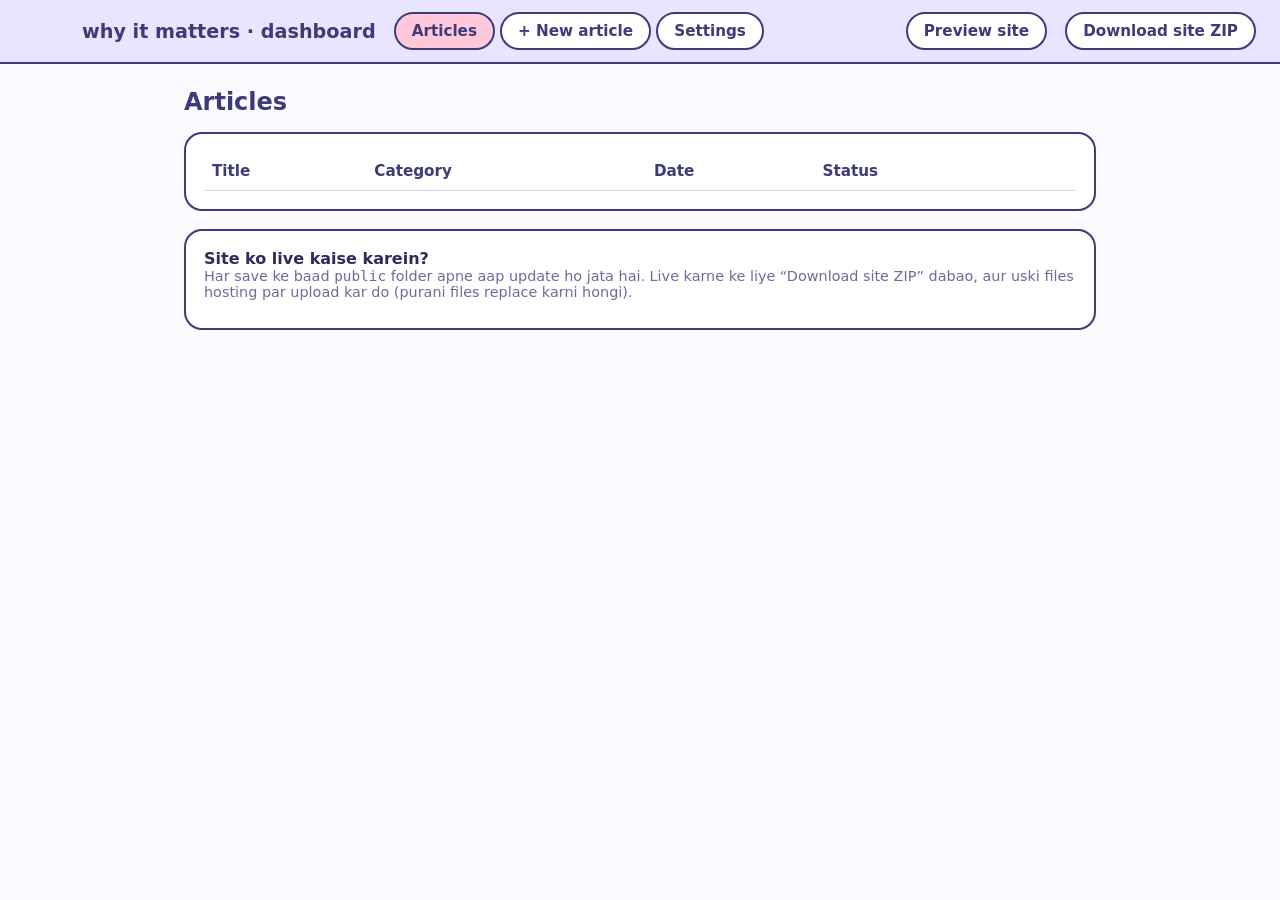
==== dashboard/index.html @ 4ee335c2 "Add files via upload" ====
<!DOCTYPE html>
<html lang="en"><head><meta charset="utf-8"><meta name="viewport" content="width=device-width,initial-scale=1">
<title>Why It Matters – Dashboard</title>
<link rel="icon" href="/site/favicon.svg" type="image/svg+xml">
<style>
:root{--ink:#3d3b78;--bg:#fcfaff;--line:#d9d4f5;--pink:#ffc9db;--yellow:#ffeaa8;--mint:#c4f0e0;--lav:#e9e4ff;font-family:"Trebuchet MS",system-ui,sans-serif}
*{box-sizing:border-box}body{margin:0;background:var(--bg);color:#2d2b5c}
header{display:flex;align-items:center;gap:18px;flex-wrap:wrap;padding:12px 24px;border-bottom:2px solid var(--ink);background:var(--lav);position:sticky;top:0;z-index:5}
header img{width:40px}header b{font-size:1.2rem;color:var(--ink)}header .sp{flex:1}
button,.btn{font-weight:700;font-size:.95rem;font-family:inherit;border:2px solid var(--ink);background:#fff;color:var(--ink);padding:8px 16px;border-radius:999px;cursor:pointer;text-decoration:none;display:inline-block}
button:hover,.btn:hover{background:var(--yellow)}button.pri{background:var(--ink);color:#fff}button.pri:hover{background:#2e2c5f}button.sm{padding:4px 11px;font-size:.85rem}button.del{border-color:#c0446e;color:#c0446e}
nav button.on{background:var(--pink)}
main{max-width:960px;margin:0 auto;padding:24px}
h2{color:var(--ink);margin:0 0 16px}
.card{background:#fff;border:2px solid var(--ink);border-radius:18px;padding:18px;margin-bottom:18px}
label{display:block;font-weight:700;font-size:.9rem;color:var(--ink);margin:12px 0 4px}label small{font-weight:400;color:#7a77a8}
input,textarea,select{width:100%;font-size:1rem;font-family:inherit;padding:10px 12px;border:2px solid var(--line);border-radius:12px;background:#fff;color:inherit}
input:focus,textarea:focus,select:focus{outline:none;border-color:var(--ink)}textarea{min-height:90px;resize:vertical}
.row{display:grid;grid-template-columns:repeat(auto-fit,minmax(200px,1fr));gap:14px}
table{width:100%;border-collapse:collapse}td,th{text-align:left;padding:10px 8px;border-bottom:1px solid var(--line);font-size:.95rem}th{color:var(--ink)}
.pill{padding:2px 10px;border-radius:999px;font-size:.8rem;font-weight:700;border:2px solid var(--ink)}.pill.published{background:var(--mint)}.pill.draft{background:var(--yellow)}
.blk{border:2px solid var(--line);border-radius:14px;padding:12px;margin-bottom:12px;background:#fdfcff}
.blk .hd{display:flex;gap:6px;align-items:center;margin-bottom:8px}.blk .hd b{flex:1;color:var(--ink);font-size:.85rem;text-transform:uppercase;letter-spacing:.04em}
.adds{display:flex;gap:8px;flex-wrap:wrap}.prev{max-width:260px;max-height:160px;border-radius:12px;border:2px solid var(--line);display:block;margin:8px 0}
#toast{position:fixed;right:20px;bottom:20px;background:var(--ink);color:#fff;padding:12px 20px;border-radius:14px;display:none;max-width:340px;z-index:9}#toast.err{background:#c0446e}
.hint{color:#6d6b99;font-size:.9rem;margin:0 0 10px}.bar{position:sticky;bottom:0;background:var(--bg);padding:12px 0;border-top:2px solid var(--line);display:flex;gap:10px;flex-wrap:wrap;align-items:center}
dialog{border:2px solid var(--ink);border-radius:18px;width:min(720px,94vw);padding:20px}dialog textarea{min-height:300px}
</style></head><body>
<header><img src="/site/logo.svg" alt=""><b>why it matters · dashboard</b>
<nav><button id="n-list" class="on">Articles</button> <button id="n-new">+ New article</button> <button id="n-set">Settings</button></nav><span class="sp"></span>
<a class="btn" href="/site/index.html" target="_blank">Preview site</a> <a class="btn" href="/api/zip">Download site ZIP</a></header>
<main>
<section id="v-list"><h2>Articles</h2><div class="card"><table><thead><tr><th>Title</th><th>Category</th><th>Date</th><th>Status</th><th></th></tr></thead><tbody id="rows"></tbody></table><p class="hint" id="none" hidden>Abhi koi article nahi hai. “New article” se shuru karo.</p></div>
<div class="card"><b>Site ko live kaise karein?</b><p class="hint">Har save ke baad <code>public</code> folder apne aap update ho jata hai. Live karne ke liye “Download site ZIP” dabao, aur uski files hosting par upload kar do (purani files replace karni hongi).</p></div></section>

<section id="v-edit" hidden><h2 id="et">New article</h2>
<div class="card"><p class="hint">Pehle se likha article hai? <button class="sm" id="imp">Paste article text</button> (heading, lists, FAQ aur SEO details apne aap fill ho jayenge)</p>
<label>Title</label><input id="title"><div class="row"><div><label>Slug <small>(URL ka naam)</small></label><input id="slug"></div><div><label>Category</label><input id="cat" placeholder="e.g. Health"></div></div>
<div class="row"><div><label>Date</label><input id="date" type="date"></div><div><label>Status</label><select id="status"><option value="published">Published</option><option value="draft">Draft (site par nahi dikhega)</option></select></div><div><label>Colour</label><select id="color"><option value="pink">Pink</option><option value="yellow">Yellow</option><option value="mint">Mint</option><option value="lavender">Lavender</option></select></div></div>
<label>Short description <small>(card par aur article ke upar dikhta hai)</small></label><textarea id="exc" style="min-height:70px"></textarea></div>
<div class="card"><b>Feature image</b><p class="hint">Card aur article ke top par dikhegi. Badi photos apne aap chhoti ho jaati hain.</p><input type="file" id="fimg" accept="image/*"><img id="fprev" class="prev" hidden>
<div class="row"><div><label>Image description (alt)</label><input id="falt"></div><div><label>Caption <small>(optional)</small></label><input id="fcap"></div></div><button class="sm" id="frm" hidden>Remove image</button></div>
<div class="card"><b>Article content</b><p class="hint">Blocks ko ↑ ↓ se upar-neeche karo. Image block daalkar article ke beech mein kahin bhi image laga sakte ho. Text mein **bold** aur [link](https://...) chalta hai.</p><div id="blocks"></div>
<div class="adds"><button class="sm" data-add="h2">+ Heading</button><button class="sm" data-add="p">+ Paragraph</button><button class="sm" data-add="ul">+ Bullet list</button><button class="sm" data-add="ol">+ Numbered list</button><button class="sm" data-add="img">+ Image</button></div></div>
<div class="card"><b>FAQ <small>(optional)</small></b><div id="faq"></div><button class="sm" id="addfaq">+ Question</button></div>
<div class="card"><b>Final takeaway <small>(optional, last mein bade box mein)</small></b><textarea id="take" style="min-height:70px"></textarea></div>
<div class="bar"><button class="pri" id="save">Save &amp; update site</button><button id="cancel">Back to list</button><a id="vw" class="btn" target="_blank" hidden>View on site</a></div></section>

<section id="v-set" hidden><h2>Site settings</h2><div class="card">
<label>Contact email <small>(contact form yahin aayega)</small></label><input id="s_contact_email">
<label>Home heading</label><input id="s_hero_title"><label>Home text</label><textarea id="s_hero_text" style="min-height:70px"></textarea>
<label>Blog page text</label><textarea id="s_blog_intro" style="min-height:70px"></textarea>
<label>About us – top line</label><textarea id="s_about_intro" style="min-height:70px"></textarea>
<label>About us – content <small>(heading ke liye line ki shuruaat “# ” se karo; paragraphs ke beech khali line)</small></label><textarea id="s_about_text" style="min-height:220px"></textarea>
<p><button class="pri" id="saveset">Save settings</button></p></div></section></main>
<dialog id="dlg"><b>Paste article text</b><p class="hint">Poora article yahan paste karo. Pehli line title hoti hai. Heading “# ” se ya alag short line se pehchani jaati hai.</p><textarea id="paste"></textarea><p><button class="pri" id="doimp">Fill the form</button> <button id="closeimp">Cancel</button></p></dialog>
<div id="toast"></div>
<script>
const $=s=>document.querySelector(s);let cur=null,old='',blocks=[],faq=[],img={src:'',alt:'',caption:''};
const api=(p,d)=>fetch(p,d===undefined?{}:{method:'POST',headers:{'Content-Type':'application/json','X-Admin':'1'},body:JSON.stringify(d)}).then(async r=>{const j=await r.json();if(!r.ok)throw new Error(j.error||'Error');return j});
function toast(m,e){const t=$('#toast');t.textContent=m;t.className=e?'err':'';t.style.display='block';clearTimeout(t._t);t._t=setTimeout(()=>t.style.display='none',3500)}
const slugify=s=>s.toLowerCase().replace(/[^a-z0-9]+/g,'-').replace(/^-+|-+$/g,'').slice(0,70);
function show(v){['list','edit','set'].forEach(x=>{$('#v-'+x).hidden=x!==v;});$('#n-list').className=v==='list'?'on':'';$('#n-set').className=v==='set'?'on':'';$('#n-new').className=''}
async function list(){const a=await api('/api/articles');show('list');$('#none').hidden=a.length>0;
$('#rows').innerHTML=a.map(x=>`<tr><td><b>${esc(x.title)}</b></td><td>${esc(x.category)}</td><td>${x.date}</td><td><span class="pill ${x.status}">${x.status}</span></td><td><button class="sm" data-e="${x.slug}">Edit</button> <a class="btn sm" target="_blank" href="/site/index.html#${x.slug}">View</a> <button class="sm del" data-d="${x.slug}">Delete</button></td></tr>`).join('');window._a=a}
const esc=s=>String(s||'').replace(/[&<>"]/g,c=>({'&':'&amp;','<':'&lt;','>':'&gt;','"':'&quot;'}[c]));
function edit(a){a=a||{slug:'',title:'',category:'',excerpt:'',date:new Date().toISOString().slice(0,10),status:'published',color:'pink',blocks:[],faq:[],takeaway:'',image:'',image_alt:'',image_caption:''};
old=a.slug;cur=a;$('#et').textContent=old?'Edit article':'New article';
$('#title').value=a.title;$('#slug').value=a.slug;$('#cat').value=a.category;$('#date').value=a.date;$('#status').value=a.status;$('#color').value=a.color;$('#exc').value=a.excerpt;$('#take').value=a.takeaway;
img={src:a.image,alt:a.image_alt,caption:a.image_caption};blocks=JSON.parse(JSON.stringify(a.blocks));faq=JSON.parse(JSON.stringify(a.faq));
$('#falt').value=img.alt;$('#fcap').value=img.caption;fimg();rb();rf();$('#vw').hidden=!old;if(old)$('#vw').href='/site/index.html#'+old;show('edit');$('#n-new').className=old?'':'on'}
function fimg(){$('#fprev').hidden=$('#frm').hidden=!img.src;if(img.src)$('#fprev').src='/site/'+img.src}
function resize(file){return new Promise((ok,no)=>{const r=new FileReader();r.onerror=no;r.onload=()=>{if(file.type==='image/svg+xml'||file.type==='image/gif')return ok(r.result);const i=new Image();i.onerror=no;i.onload=()=>{const k=Math.min(1,1600/i.width),c=document.createElement('canvas');c.width=i.width*k;c.height=i.height*k;c.getContext('2d').drawImage(i,0,0,c.width,c.height);ok(c.toDataURL('image/webp',.85))};i.src=r.result};r.readAsDataURL(file)})}
async function upload(file){const data=await resize(file);return (await api('/api/upload',{name:file.name,data})).path}
function rb(){const el=$('#blocks');el.innerHTML='';const N={h2:'Heading',p:'Paragraph',ul:'Bullet list',ol:'Numbered list',img:'Image'};
blocks.forEach((b,i)=>{const d=document.createElement('div');d.className='blk';
d.innerHTML=`<div class="hd"><b>${N[b.t]}</b><button class="sm" data-m="-1">↑</button><button class="sm" data-m="1">↓</button><button class="sm del" data-x="1">✕</button></div>`;
let f;if(b.t==='h2'){f=document.createElement('input');f.value=b.text;f.oninput=()=>b.text=f.value;d.append(f)}
else if(b.t==='p'){f=document.createElement('textarea');f.value=b.text;f.oninput=()=>b.text=f.value;d.append(f)}
else if(b.t==='img'){d.insertAdjacentHTML('beforeend',`<input type="file" accept="image/*">${b.src?`<img class="prev" src="/site/${esc(b.src)}">`:''}<label>Alt text</label><input data-k="alt" value="${esc(b.alt)}"><label>Caption (optional)</label><input data-k="caption" value="${esc(b.caption)}">`);
d.querySelector('[type=file]').onchange=async e=>{try{b.src=await upload(e.target.files[0]);rb()}catch(x){toast(x.message,1)}};d.querySelectorAll('[data-k]').forEach(x=>x.oninput=()=>b[x.dataset.k]=x.value)}
else{f=document.createElement('textarea');f.placeholder='Ek line = ek point';f.value=b.items.join('\n');f.oninput=()=>b.items=f.value.split('\n').filter(x=>x.trim());d.append(f)}
d.querySelectorAll('[data-m]').forEach(x=>x.onclick=()=>{const j=i+ +x.dataset.m;if(j<0||j>=blocks.length)return;[blocks[i],blocks[j]]=[blocks[j],blocks[i]];rb()});
d.querySelector('[data-x]').onclick=()=>{blocks.splice(i,1);rb()};el.append(d)})}
function rf(){const el=$('#faq');el.innerHTML='';faq.forEach((q,i)=>{const d=document.createElement('div');d.className='blk';
d.innerHTML=`<div class="hd"><b>Question ${i+1}</b><button class="sm del">✕</button></div><input value="${esc(q.q)}" placeholder="Question"><textarea placeholder="Answer" style="margin-top:8px;min-height:70px">${esc(q.a)}</textarea>`;
d.querySelector('input').oninput=e=>q.q=e.target.value;d.querySelector('textarea').oninput=e=>q.a=e.target.value;d.querySelector('.del').onclick=()=>{faq.splice(i,1);rf()};el.append(d)})}
$('#title').oninput=()=>{if(!old)$('#slug').value=slugify($('#title').value)};
$('#fimg').onchange=async e=>{try{img.src=await upload(e.target.files[0]);fimg()}catch(x){toast(x.message,1)}};$('#frm').onclick=()=>{img.src='';fimg()};
document.querySelectorAll('[data-add]').forEach(b=>b.onclick=()=>{const t=b.dataset.add;blocks.push(t==='img'?{t,src:'',alt:'',caption:''}:t==='ul'||t==='ol'?{t,items:[]}:{t,text:''});rb()});
$('#addfaq').onclick=()=>{faq.push({q:'',a:''});rf()};
$('#save').onclick=async()=>{const a={slug:$('#slug').value.trim()||slugify($('#title').value),title:$('#title').value,category:$('#cat').value,excerpt:$('#exc').value,date:$('#date').value,status:$('#status').value,color:$('#color').value,takeaway:$('#take').value,image:img.src,image_alt:$('#falt').value,image_caption:$('#fcap').value,blocks,faq};
try{const r=await api('/api/article',{article:a,old_slug:old});old=r.slug;$('#vw').hidden=false;$('#vw').href='/site/index.html#'+r.slug;$('#et').textContent='Edit article';toast('Saved! Site update ho gayi ('+r.live+' articles live).')}catch(x){toast(x.message,1)}};
$('#cancel').onclick=list;$('#n-list').onclick=list;$('#n-new').onclick=()=>edit();
$('#rows').onclick=async e=>{const b=e.target.closest('button');if(!b)return;if(b.dataset.e)edit(window._a.find(x=>x.slug===b.dataset.e));
if(b.dataset.d&&confirm('Ye article delete karna hai? Ye wapas nahi aayega.')){await api('/api/delete',{slug:b.dataset.d});toast('Deleted.');list()}};
$('#imp').onclick=()=>$('#dlg').showModal();$('#closeimp').onclick=()=>$('#dlg').close();
$('#doimp').onclick=async()=>{try{const a=await api('/api/parse',{text:$('#paste').value});$('#dlg').close();const keep=cur||{};
$('#title').value=a.title;if(!old)$('#slug').value=a.slug||slugify(a.title);if(a.category)$('#cat').value=a.category;$('#exc').value=a.excerpt;$('#take').value=a.takeaway;blocks=a.blocks;faq=a.faq;rb();rf();toast('Form fill ho gaya. Ek baar check karke Save karo.')}catch(x){toast(x.message,1)}};
const SK=['contact_email','hero_title','hero_text','blog_intro','about_intro','about_text'];
$('#n-set').onclick=async()=>{const s=await api('/api/settings');SK.forEach(k=>$('#s_'+k).value=s[k]);show('set')};
$('#saveset').onclick=async()=>{const d={};SK.forEach(k=>d[k]=$('#s_'+k).value);try{await api('/api/settings',d);toast('Settings save ho gayi.')}catch(x){toast(x.message,1)}};
list();
</script></body></html>
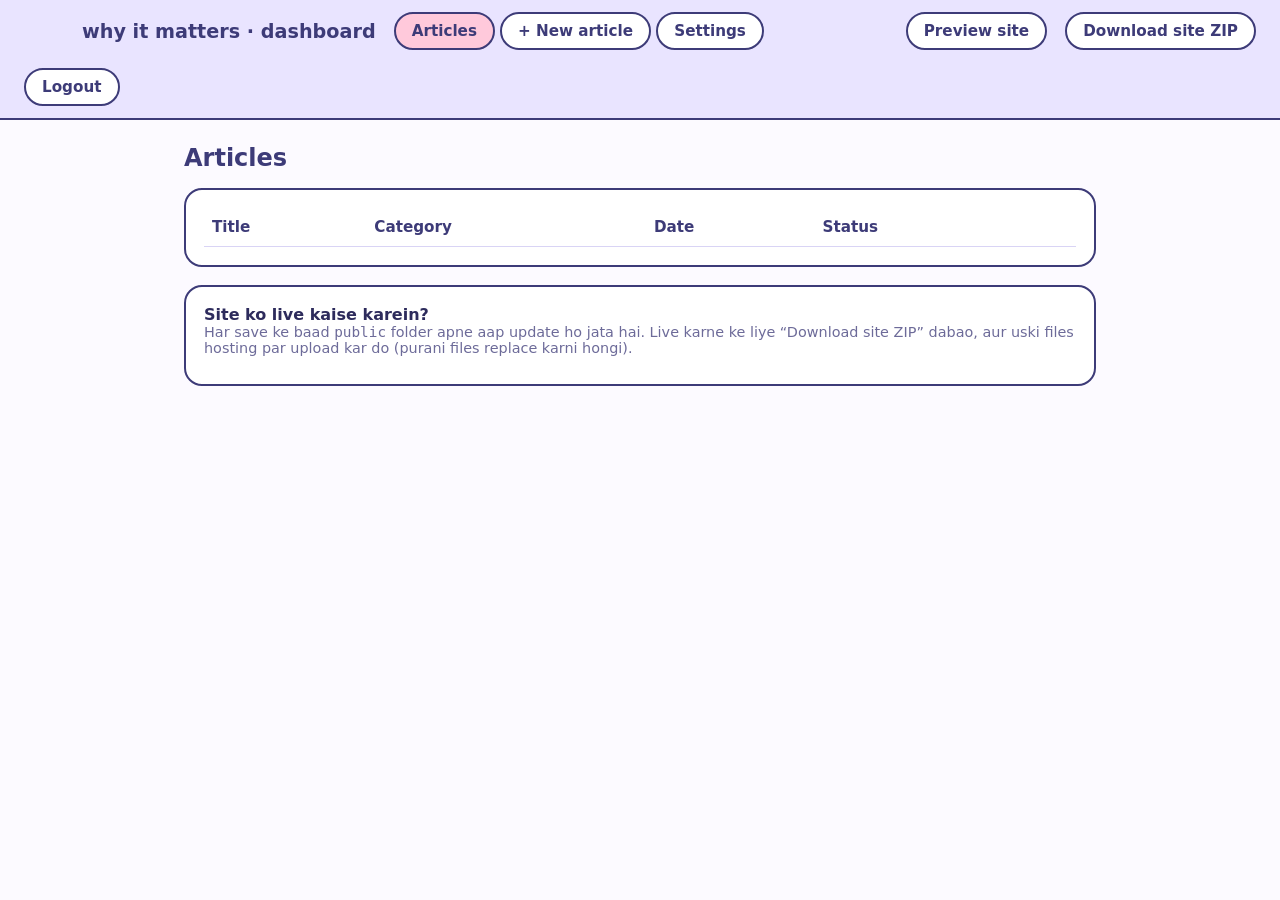
==== commit be7df45c: "Add files via upload" ====
--- a/dashboard/index.html
+++ b/dashboard/index.html
@@ -28,7 +28,7 @@
 </style></head><body>
 <header><img src="/site/logo.svg" alt=""><b>why it matters · dashboard</b>
 <nav><button id="n-list" class="on">Articles</button> <button id="n-new">+ New article</button> <button id="n-set">Settings</button></nav><span class="sp"></span>
-<a class="btn" href="/site/index.html" target="_blank">Preview site</a> <a class="btn" href="/api/zip">Download site ZIP</a></header>
+<a class="btn" href="/site/index.html" target="_blank">Preview site</a> <a class="btn" href="/api/zip">Download site ZIP</a> <button id="logout">Logout</button></header>
 <main>
 <section id="v-list"><h2>Articles</h2><div class="card"><table><thead><tr><th>Title</th><th>Category</th><th>Date</th><th>Status</th><th></th></tr></thead><tbody id="rows"></tbody></table><p class="hint" id="none" hidden>Abhi koi article nahi hai. “New article” se shuru karo.</p></div>
 <div class="card"><b>Site ko live kaise karein?</b><p class="hint">Har save ke baad <code>public</code> folder apne aap update ho jata hai. Live karne ke liye “Download site ZIP” dabao, aur uski files hosting par upload kar do (purani files replace karni hongi).</p></div></section>
@@ -52,12 +52,13 @@
 <label>Blog page text</label><textarea id="s_blog_intro" style="min-height:70px"></textarea>
 <label>About us – top line</label><textarea id="s_about_intro" style="min-height:70px"></textarea>
 <label>About us – content <small>(heading ke liye line ki shuruaat “# ” se karo; paragraphs ke beech khali line)</small></label><textarea id="s_about_text" style="min-height:220px"></textarea>
-<p><button class="pri" id="saveset">Save settings</button></p></div></section></main>
+<p><button class="pri" id="saveset">Save settings</button></p></div>
+<div class="card"><b>Change password</b><label>Current password</label><input id="pw_old" type="password" autocomplete="current-password"><div class="row"><div><label>New password <small>(kam se kam 8 characters)</small></label><input id="pw_new" type="password" autocomplete="new-password"></div><div><label>Repeat new password</label><input id="pw_new2" type="password" autocomplete="new-password"></div></div><p><button id="savepw">Change password</button></p></div></section></main>
 <dialog id="dlg"><b>Paste article text</b><p class="hint">Poora article yahan paste karo. Pehli line title hoti hai. Heading “# ” se ya alag short line se pehchani jaati hai.</p><textarea id="paste"></textarea><p><button class="pri" id="doimp">Fill the form</button> <button id="closeimp">Cancel</button></p></dialog>
 <div id="toast"></div>
 <script>
 const $=s=>document.querySelector(s);let cur=null,old='',blocks=[],faq=[],img={src:'',alt:'',caption:''};
-const api=(p,d)=>fetch(p,d===undefined?{}:{method:'POST',headers:{'Content-Type':'application/json','X-Admin':'1'},body:JSON.stringify(d)}).then(async r=>{const j=await r.json();if(!r.ok)throw new Error(j.error||'Error');return j});
+const api=(p,d)=>fetch(p,d===undefined?{}:{method:'POST',headers:{'Content-Type':'application/json','X-Admin':'1'},body:JSON.stringify(d)}).then(async r=>{if(r.status===401){location.reload();throw new Error('Login zaroori hai.')}const j=await r.json();if(!r.ok)throw new Error(j.error||'Error');return j});
 function toast(m,e){const t=$('#toast');t.textContent=m;t.className=e?'err':'';t.style.display='block';clearTimeout(t._t);t._t=setTimeout(()=>t.style.display='none',3500)}
 const slugify=s=>s.toLowerCase().replace(/[^a-z0-9]+/g,'-').replace(/^-+|-+$/g,'').slice(0,70);
 function show(v){['list','edit','set'].forEach(x=>{$('#v-'+x).hidden=x!==v;});$('#n-list').className=v==='list'?'on':'';$('#n-set').className=v==='set'?'on':'';$('#n-new').className=''}
@@ -100,5 +101,7 @@
 const SK=['contact_email','hero_title','hero_text','blog_intro','about_intro','about_text'];
 $('#n-set').onclick=async()=>{const s=await api('/api/settings');SK.forEach(k=>$('#s_'+k).value=s[k]);show('set')};
 $('#saveset').onclick=async()=>{const d={};SK.forEach(k=>d[k]=$('#s_'+k).value);try{await api('/api/settings',d);toast('Settings save ho gayi.')}catch(x){toast(x.message,1)}};
+$('#logout').onclick=async()=>{try{await api('/api/logout',{})}catch(x){}location.reload()};
+$('#savepw').onclick=async()=>{if($('#pw_new').value!==$('#pw_new2').value)return toast('Naye passwords match nahi karte.',1);try{await api('/api/password',{old:$('#pw_old').value,new:$('#pw_new').value});['#pw_old','#pw_new','#pw_new2'].forEach(s=>$(s).value='');toast('Password badal gaya.')}catch(x){toast(x.message,1)}};
 list();
 </script></body></html>
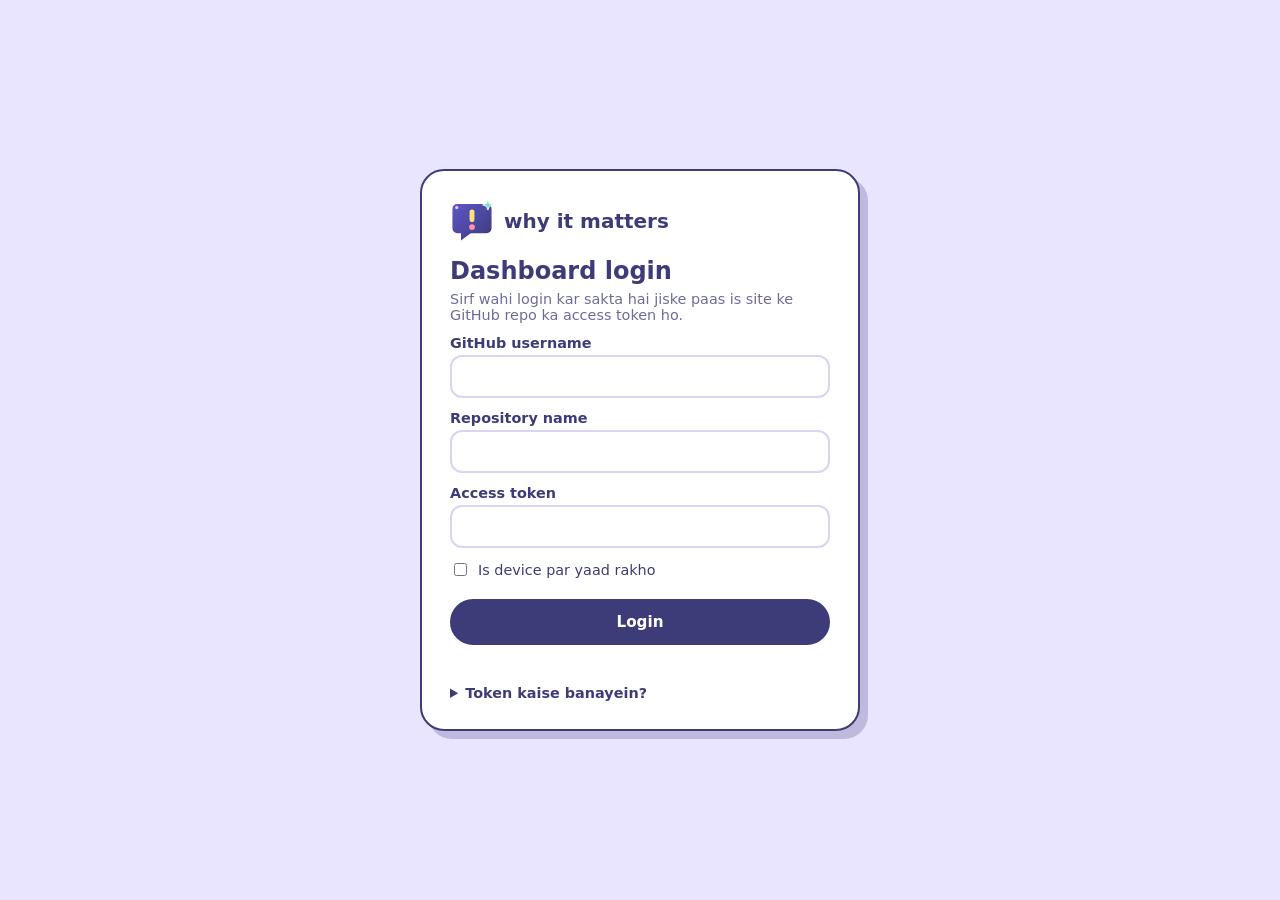
==== commit 12a6e3ec: "Add files via upload" ====
--- a/dashboard/index.html
+++ b/dashboard/index.html
@@ -1,7 +1,7 @@
 <!DOCTYPE html>
 <html lang="en"><head><meta charset="utf-8"><meta name="viewport" content="width=device-width,initial-scale=1">
 <title>Why It Matters – Dashboard</title>
-<link rel="icon" href="/site/favicon.svg" type="image/svg+xml">
+<link rel="icon" href="../favicon.svg" type="image/svg+xml"><meta name="robots" content="noindex,nofollow">
 <style>
 :root{--ink:#3d3b78;--bg:#fcfaff;--line:#d9d4f5;--pink:#ffc9db;--yellow:#ffeaa8;--mint:#c4f0e0;--lav:#e9e4ff;font-family:"Trebuchet MS",system-ui,sans-serif}
 *{box-sizing:border-box}body{margin:0;background:var(--bg);color:#2d2b5c}
@@ -25,13 +25,20 @@
 #toast{position:fixed;right:20px;bottom:20px;background:var(--ink);color:#fff;padding:12px 20px;border-radius:14px;display:none;max-width:340px;z-index:9}#toast.err{background:#c0446e}
 .hint{color:#6d6b99;font-size:.9rem;margin:0 0 10px}.bar{position:sticky;bottom:0;background:var(--bg);padding:12px 0;border-top:2px solid var(--line);display:flex;gap:10px;flex-wrap:wrap;align-items:center}
 dialog{border:2px solid var(--ink);border-radius:18px;width:min(720px,94vw);padding:20px}dialog textarea{min-height:300px}
-</style></head><body>
-<header><img src="/site/logo.svg" alt=""><b>why it matters · dashboard</b>
+.locked header,.locked main{display:none}#gate[hidden]{display:none}#gate{min-height:100vh;display:grid;place-items:center;background:#e9e4ff;padding:20px}
+.gbox{width:min(440px,100%);background:#fff;border:2px solid var(--ink);border-radius:24px;padding:28px;box-shadow:8px 8px 0 rgba(61,59,120,.25)}.gbox h1{color:var(--ink);font-size:1.5rem;margin:14px 0 6px}.gbox .logo{display:flex;align-items:center;gap:10px;font-weight:800;font-size:1.25rem;color:var(--ink)}.gbox .logo img{width:44px}
+.gbox button.pri{width:100%;margin-top:16px;padding:12px}.chk{display:flex;gap:8px;align-items:center;font-weight:400}.chk input{width:auto}#gerr{color:#c0446e;font-weight:700;font-size:.9rem;margin-top:10px;min-height:1.2em}.gbox details{margin-top:12px;font-size:.9rem;color:#4b4880}.gbox summary{cursor:pointer;font-weight:700;color:var(--ink)}.gbox ol{padding-left:18px}
+</style></head><body class="locked">
+<div id="gate" hidden><form class="gbox" id="gf"><div class="logo"><img src="../logo.svg" alt="">why it matters</div><h1>Dashboard login</h1><p class="hint">Sirf wahi login kar sakta hai jiske paas is site ke GitHub repo ka access token ho.</p>
+<label>GitHub username</label><input id="g_owner" autocomplete="username" required><label>Repository name</label><input id="g_repo" required><label>Access token</label><input id="g_token" type="password" autocomplete="current-password" required>
+<label class="chk"><input type="checkbox" id="g_rem"> Is device par yaad rakho</label><button class="pri" id="gb">Login</button><div id="gerr" role="alert"></div>
+<details><summary>Token kaise banayein?</summary><ol><li>GitHub &rarr; Settings &rarr; Developer settings &rarr; Personal access tokens &rarr; <b>Fine-grained tokens</b> &rarr; Generate new token.</li><li>Repository access: <b>Only select repositories</b> &rarr; apni site ka repo.</li><li>Permissions &rarr; Contents: <b>Read and write</b> (Actions: Read-only bhi de do, site status dikhane ke liye).</li><li>Token copy karke yahan paste karo. Ye sirf ek baar dikhta hai.</li></ol></details></form></div>
+<header><img src="../logo.svg" alt=""><b>why it matters · dashboard</b>
 <nav><button id="n-list" class="on">Articles</button> <button id="n-new">+ New article</button> <button id="n-set">Settings</button></nav><span class="sp"></span>
-<a class="btn" href="/site/index.html" target="_blank">Preview site</a> <a class="btn" href="/api/zip">Download site ZIP</a> <button id="logout">Logout</button></header>
+<span id="st" class="hint" style="margin:0"></span> <a class="btn" href="../" target="_blank">Open live site</a> <button id="logout">Logout</button></header>
 <main>
 <section id="v-list"><h2>Articles</h2><div class="card"><table><thead><tr><th>Title</th><th>Category</th><th>Date</th><th>Status</th><th></th></tr></thead><tbody id="rows"></tbody></table><p class="hint" id="none" hidden>Abhi koi article nahi hai. “New article” se shuru karo.</p></div>
-<div class="card"><b>Site ko live kaise karein?</b><p class="hint">Har save ke baad <code>public</code> folder apne aap update ho jata hai. Live karne ke liye “Download site ZIP” dabao, aur uski files hosting par upload kar do (purani files replace karni hongi).</p></div></section>
+<div class="card"><b>Site live kaise hoti hai?</b><p class="hint">Save karte hi article GitHub par save hota hai aur 1–2 minute mein site apne aap update ho jaati hai. Upar status dikhta rahega. Kuch upload nahi karna padta.</p></div></section>
 
 <section id="v-edit" hidden><h2 id="et">New article</h2>
 <div class="card"><p class="hint">Pehle se likha article hai? <button class="sm" id="imp">Paste article text</button> (heading, lists, FAQ aur SEO details apne aap fill ho jayenge)</p>
@@ -52,25 +59,87 @@
 <label>Blog page text</label><textarea id="s_blog_intro" style="min-height:70px"></textarea>
 <label>About us – top line</label><textarea id="s_about_intro" style="min-height:70px"></textarea>
 <label>About us – content <small>(heading ke liye line ki shuruaat “# ” se karo; paragraphs ke beech khali line)</small></label><textarea id="s_about_text" style="min-height:220px"></textarea>
-<p><button class="pri" id="saveset">Save settings</button></p></div>
-<div class="card"><b>Change password</b><label>Current password</label><input id="pw_old" type="password" autocomplete="current-password"><div class="row"><div><label>New password <small>(kam se kam 8 characters)</small></label><input id="pw_new" type="password" autocomplete="new-password"></div><div><label>Repeat new password</label><input id="pw_new2" type="password" autocomplete="new-password"></div></div><p><button id="savepw">Change password</button></p></div></section></main>
+<p><button class="pri" id="saveset">Save settings</button></p></div></section></main>
 <dialog id="dlg"><b>Paste article text</b><p class="hint">Poora article yahan paste karo. Pehli line title hoti hai. Heading “# ” se ya alag short line se pehchani jaati hai.</p><textarea id="paste"></textarea><p><button class="pri" id="doimp">Fill the form</button> <button id="closeimp">Cancel</button></p></dialog>
 <div id="toast"></div>
 <script>
 const $=s=>document.querySelector(s);let cur=null,old='',blocks=[],faq=[],img={src:'',alt:'',caption:''};
-const api=(p,d)=>fetch(p,d===undefined?{}:{method:'POST',headers:{'Content-Type':'application/json','X-Admin':'1'},body:JSON.stringify(d)}).then(async r=>{if(r.status===401){location.reload();throw new Error('Login zaroori hai.')}const j=await r.json();if(!r.ok)throw new Error(j.error||'Error');return j});
+//GH_LAYER_START
+const GH='https://api.github.com',DEF={"contact_email": "hello@whyitmatters.com", "hero_title": "Understand why it matters.", "hero_text": "Plain-language guides that explain why everyday topics matter, and what you can do about them.", "blog_intro": "Clear, practical guides on topics that matter in everyday life. Pick a topic and start reading.", "about_intro": "We explain why things matter, in simple language, so you can make better decisions with confidence.", "about_text": "# Why we exist\n\nMany topics affect our daily lives, from staying safe online to looking after our health and managing money. Yet the information about them is often scattered, technical or overwhelming. Why It Matters was created to make these topics easy to understand.\n\n# Our approach\n\nEvery article follows one idea: explain what the topic is, show why it matters, and describe what you can do about it. We keep adding new topics, so there is always something new to learn."},COL=['pink','yellow','mint','lavender'];let cfg=null,localPrev={};
+const pv=s=>localPrev[s]||'../'+s;
+const b64=s=>btoa(unescape(encodeURIComponent(s)));
+async function gh(path,opt={}){const r=await fetch(GH+'/repos/'+cfg.owner+'/'+cfg.repo+path,{...opt,cache:'no-store',headers:{Authorization:'Bearer '+cfg.token,Accept:'application/vnd.github+json',...(opt.headers||{})}});
+if(r.status===401){if(cfg.ok)logout(true);throw new Error('Token galat ya expire ho gaya. Naya token banao.')}
+if(r.status===204)return {};const j=await r.json().catch(()=>({}));
+if(!r.ok)throw new Error(r.status===409||/does not match/.test(j.message||'')?'Conflict: file kisi aur ne badal di. Page refresh karke dobara try karo.':r.status===403?'GitHub ne mana kar diya (token ko Contents: Read and write permission chahiye).':(j.message||'GitHub error '+r.status));return j}
+const put=(path,content,msg,sha)=>gh('/contents/'+path,{method:'PUT',body:JSON.stringify({message:msg,content,branch:cfg.branch,...(sha?{sha}:{})})});
+const del=(path,sha,msg)=>gh('/contents/'+path,{method:'DELETE',body:JSON.stringify({message:msg,sha,branch:cfg.branch})});
+async function getFile(path){try{const j=await gh('/contents/'+path+'?ref='+encodeURIComponent(cfg.branch));return {text:decodeURIComponent(escape(atob(j.content.replace(/\n/g,'')))),sha:j.sha}}catch(e){if(/Not Found/i.test(e.message))return null;throw e}}
+function normalize(a){const S=x=>x==null?'':String(x),s=S(a.slug).trim().toLowerCase();
+if(!/^[a-z0-9][a-z0-9-]{0,80}$/.test(s))throw new Error('Slug sirf small letters, numbers aur - se banta hai.');if(!S(a.title).trim())throw new Error('Title zaroori hai.');
+return {slug:s,title:S(a.title).trim(),category:S(a.category).trim(),excerpt:S(a.excerpt).trim(),date:/^\d{4}-\d\d-\d\d$/.test(a.date)?a.date:new Date().toISOString().slice(0,10),status:a.status==='draft'?'draft':'published',color:COL.includes(a.color)?a.color:'pink',image:S(a.image),image_alt:S(a.image_alt),image_caption:S(a.image_caption),
+blocks:(a.blocks||[]).map(b=>b.t==='h2'||b.t==='p'?{t:b.t,text:S(b.text)}:b.t==='ul'||b.t==='ol'?{t:b.t,items:(b.items||[]).map(S).filter(x=>x.trim())}:b.t==='img'?{t:'img',src:S(b.src),alt:S(b.alt),caption:S(b.caption)}:null).filter(Boolean),
+faq:(a.faq||[]).filter(f=>S(f.q).trim()).map(f=>({q:S(f.q).trim(),a:S(f.a).trim()})),takeaway:S(a.takeaway).trim()}}
+const LBL=/^([A-Z][^.:?!]{2,60}):\s+(\S[\s\S]*)$/;
+function toBlocks(bl){const out=[];let flag=false;const add=(k,t)=>{const l=out[out.length-1];if(l&&l.t===k)l.items.push(t);else out.push({t:k,items:[t]})};
+for(const b of bl){const n=b.match(/^\d+\.\s+([\s\S]*)$/),u=b.match(/^[-•*]\s+([\s\S]*)$/);
+if(n){add('ol',n[1]);flag=false}else if(u){add('ul',u[1]);flag=false}else if(LBL.test(b)&&!b.endsWith(':')){add('ul',b);flag=false}else if(flag&&b.length<=70)add('ul',b);else{out.push({t:'p',text:b});flag=b.endsWith(':')}}
+return out}
+function parseText(t){const bl=t.replace(/\r/g,'').split(/\n\s*\n/).map(b=>b.trim()).filter(Boolean);
+const a={title:'',excerpt:'',slug:'',category:'',blocks:[],faq:[],takeaway:''};if(!bl.length)return a;
+a.title=bl.shift().replace(/^[# ]+/,'').trim();const marked=bl.some(b=>b.startsWith('# '));const secs=[[null,[]]];let flag=false;
+bl.forEach((b,i)=>{const nxt=bl[i+1];let head=b.startsWith('# ')?b.slice(2).trim():null;
+const kw=/^(frequently asked|faq\b|final thoughts|conclusion|seo details)/i.test(b)&&!b.includes('\n')&&b.length<=60;const cs=(secs[secs.length-1][0]||'').toLowerCase();
+if(head===null&&kw)head=b;
+else if(head===null&&!marked&&!flag&&!b.includes('\n')&&b.length<=90&&nxt&&!/[.:;,!]$/.test(b)&&!/^(\d+\.|[-•*])\s/.test(b)&&!LBL.test(b)&&!b.startsWith('**')&&!(cs.startsWith('frequently')||cs.startsWith('faq')))head=b;
+if(head!==null){secs.push([head,[]]);flag=false}else{secs[secs.length-1][1].push(b);flag=b.endsWith(':')||(flag&&b.length<=70)}});
+for(const [head,bs] of secs){const low=(head||'').toLowerCase();
+if(low.startsWith('seo')){for(const b of bs){const i=b.indexOf(':'),k=b.slice(0,i).trim().toLowerCase(),v=b.slice(i+1).trim();if(k==='meta description')a.excerpt=v;else if(k==='url slug')a.slug=v;else if(k==='primary keyword')a.category=v}}
+else if(low.startsWith('frequently')||low.startsWith('faq')){for(let j=0;j<bs.length-1;j+=2)a.faq.push({q:bs[j].replace(/^\*+|\*+$/g,'').trim(),a:bs[j+1]})}
+else if(low.startsWith('final thoughts')||low.startsWith('conclusion')){a.blocks.push({t:'h2',text:'Final thoughts'});if(bs.length>1){a.blocks.push(...toBlocks(bs.slice(0,-1)));a.takeaway=bs[bs.length-1]}else a.takeaway=bs[0]||'';if(a.blocks[a.blocks.length-1].t==='h2')a.blocks.pop()}
+else{if(head)a.blocks.push({t:'h2',text:head});a.blocks.push(...toBlocks(bs))}}
+return a}
+let wt;function watch(){clearTimeout(wt);const el=$('#st'),t0=Date.now()-3000;el.textContent='Site update ho rahi hai…';let n=0;
+const tick=async()=>{try{const j=await gh('/actions/runs?per_page=1&branch='+encodeURIComponent(cfg.branch));const r=j.workflow_runs&&j.workflow_runs[0];
+if(r&&new Date(r.created_at).getTime()>=t0&&r.status==='completed'){el.textContent=r.conclusion==='success'?'✓ Site live hai':'⚠ Build fail hua (GitHub > Actions dekho)';return}}catch(e){el.textContent='Site 1–2 minute mein update hogi';return}
+if(++n<40)wt=setTimeout(tick,5000);else el.textContent='Site 1–2 minute mein update hogi'};wt=setTimeout(tick,6000)}
+async function api(p,d){
+if(p==='/api/articles'){let l=[];try{l=await gh('/contents/data/articles?ref='+encodeURIComponent(cfg.branch))}catch(e){if(!/Not Found/i.test(e.message))throw e}
+const arts=(await Promise.all(l.filter(f=>f.name.endsWith('.json')).map(async f=>{const x=await getFile(f.path);try{return JSON.parse(x.text)}catch(e){return null}}))).filter(Boolean);
+return arts.sort((a,b)=>((b.date||'')+b.slug).localeCompare((a.date||'')+a.slug))}
+if(p==='/api/article'){const a=normalize(d.article),o=d.old_slug,path='data/articles/'+a.slug+'.json',ex=await getFile(path);
+if(a.slug!==o&&ex)throw new Error('Is slug ka article pehle se hai.');
+await put(path,b64(JSON.stringify(a,null,2)),'Article: '+a.title,ex?ex.sha:undefined);
+if(o&&o!==a.slug){const old=await getFile('data/articles/'+o+'.json');if(old)await del('data/articles/'+o+'.json',old.sha,'Rename article')}
+watch();return {ok:true,slug:a.slug}}
+if(p==='/api/delete'){const path='data/articles/'+d.slug+'.json',f=await getFile(path);if(f)await del(path,f.sha,'Delete article');watch();return {ok:true}}
+if(p==='/api/settings'&&d===undefined){const f=await getFile('data/settings.json');return {...DEF,...(f?JSON.parse(f.text):{})}}
+if(p==='/api/settings'){const f=await getFile('data/settings.json'),o={};for(const k in DEF)o[k]=String(d[k]==null?DEF[k]:d[k]);await put('data/settings.json',b64(JSON.stringify(o,null,2)),'Update settings',f?f.sha:undefined);watch();return {ok:true}}
+if(p==='/api/parse')return parseText(d.text||'');
+if(p==='/api/upload'){const ext={'image/png':'png','image/jpeg':'jpg','image/webp':'webp','image/gif':'gif','image/svg+xml':'svg'},m=/^data:([\w\/+.-]+);base64,(.+)$/.exec(d.data||'');
+if(!m||!ext[m[1]])throw new Error('Sirf png, jpg, webp, gif ya svg image allowed hai.');if(m[2].length>11e6)throw new Error('Image 8 MB se badi hai.');
+const base=(String(d.name||'image').replace(/\.[^.]*$/,'').toLowerCase().replace(/[^a-z0-9-]+/g,'-').replace(/^-+|-+$/g,'').slice(0,40))||'image',fn=base+'-'+Math.floor(Date.now()/1000)+'.'+ext[m[1]];
+await put('public/images/posts/'+fn,m[2],'Upload image '+fn);localPrev['images/posts/'+fn]=d.data;return {path:'images/posts/'+fn}}
+throw new Error('Unknown action')}
+function store(remember){(remember?localStorage:sessionStorage).setItem('wim_gh',JSON.stringify({owner:cfg.owner,repo:cfg.repo,token:cfg.token,branch:cfg.branch}))}
+function logout(reload){localStorage.removeItem('wim_gh');sessionStorage.removeItem('wim_gh');if(reload!==false)location.reload()}
+async function verify(){cfg.ok=false;let j;try{j=await gh('')}catch(e){throw new Error(/Not Found/i.test(e.message)?'Repo nahi mila, ya is token ko is repo ka access nahi hai. Username aur repo ka naam check karo.':e.message)}
+if(j.permissions&&!j.permissions.push)throw new Error('Is token ko is repo mein likhne ki permission nahi hai (Contents: Read and write chahiye).');cfg.ok=true;return j}
+function start(){document.body.classList.remove('locked');$('#gate').hidden=true;list()}
+//GH_LAYER_END
+
 function toast(m,e){const t=$('#toast');t.textContent=m;t.className=e?'err':'';t.style.display='block';clearTimeout(t._t);t._t=setTimeout(()=>t.style.display='none',3500)}
 const slugify=s=>s.toLowerCase().replace(/[^a-z0-9]+/g,'-').replace(/^-+|-+$/g,'').slice(0,70);
 function show(v){['list','edit','set'].forEach(x=>{$('#v-'+x).hidden=x!==v;});$('#n-list').className=v==='list'?'on':'';$('#n-set').className=v==='set'?'on':'';$('#n-new').className=''}
 async function list(){const a=await api('/api/articles');show('list');$('#none').hidden=a.length>0;
-$('#rows').innerHTML=a.map(x=>`<tr><td><b>${esc(x.title)}</b></td><td>${esc(x.category)}</td><td>${x.date}</td><td><span class="pill ${x.status}">${x.status}</span></td><td><button class="sm" data-e="${x.slug}">Edit</button> <a class="btn sm" target="_blank" href="/site/index.html#${x.slug}">View</a> <button class="sm del" data-d="${x.slug}">Delete</button></td></tr>`).join('');window._a=a}
+$('#rows').innerHTML=a.map(x=>`<tr><td><b>${esc(x.title)}</b></td><td>${esc(x.category)}</td><td>${x.date}</td><td><span class="pill ${x.status}">${x.status}</span></td><td><button class="sm" data-e="${x.slug}">Edit</button> <a class="btn sm" target="_blank" href="../#${x.slug}">View</a> <button class="sm del" data-d="${x.slug}">Delete</button></td></tr>`).join('');window._a=a}
 const esc=s=>String(s||'').replace(/[&<>"]/g,c=>({'&':'&amp;','<':'&lt;','>':'&gt;','"':'&quot;'}[c]));
 function edit(a){a=a||{slug:'',title:'',category:'',excerpt:'',date:new Date().toISOString().slice(0,10),status:'published',color:'pink',blocks:[],faq:[],takeaway:'',image:'',image_alt:'',image_caption:''};
 old=a.slug;cur=a;$('#et').textContent=old?'Edit article':'New article';
 $('#title').value=a.title;$('#slug').value=a.slug;$('#cat').value=a.category;$('#date').value=a.date;$('#status').value=a.status;$('#color').value=a.color;$('#exc').value=a.excerpt;$('#take').value=a.takeaway;
 img={src:a.image,alt:a.image_alt,caption:a.image_caption};blocks=JSON.parse(JSON.stringify(a.blocks));faq=JSON.parse(JSON.stringify(a.faq));
-$('#falt').value=img.alt;$('#fcap').value=img.caption;fimg();rb();rf();$('#vw').hidden=!old;if(old)$('#vw').href='/site/index.html#'+old;show('edit');$('#n-new').className=old?'':'on'}
-function fimg(){$('#fprev').hidden=$('#frm').hidden=!img.src;if(img.src)$('#fprev').src='/site/'+img.src}
+$('#falt').value=img.alt;$('#fcap').value=img.caption;fimg();rb();rf();$('#vw').hidden=!old;if(old)$('#vw').href='../#'+old;show('edit');$('#n-new').className=old?'':'on'}
+function fimg(){$('#fprev').hidden=$('#frm').hidden=!img.src;if(img.src)$('#fprev').src=pv(img.src)}
 function resize(file){return new Promise((ok,no)=>{const r=new FileReader();r.onerror=no;r.onload=()=>{if(file.type==='image/svg+xml'||file.type==='image/gif')return ok(r.result);const i=new Image();i.onerror=no;i.onload=()=>{const k=Math.min(1,1600/i.width),c=document.createElement('canvas');c.width=i.width*k;c.height=i.height*k;c.getContext('2d').drawImage(i,0,0,c.width,c.height);ok(c.toDataURL('image/webp',.85))};i.src=r.result};r.readAsDataURL(file)})}
 async function upload(file){const data=await resize(file);return (await api('/api/upload',{name:file.name,data})).path}
 function rb(){const el=$('#blocks');el.innerHTML='';const N={h2:'Heading',p:'Paragraph',ul:'Bullet list',ol:'Numbered list',img:'Image'};
@@ -78,7 +147,7 @@
 d.innerHTML=`<div class="hd"><b>${N[b.t]}</b><button class="sm" data-m="-1">↑</button><button class="sm" data-m="1">↓</button><button class="sm del" data-x="1">✕</button></div>`;
 let f;if(b.t==='h2'){f=document.createElement('input');f.value=b.text;f.oninput=()=>b.text=f.value;d.append(f)}
 else if(b.t==='p'){f=document.createElement('textarea');f.value=b.text;f.oninput=()=>b.text=f.value;d.append(f)}
-else if(b.t==='img'){d.insertAdjacentHTML('beforeend',`<input type="file" accept="image/*">${b.src?`<img class="prev" src="/site/${esc(b.src)}">`:''}<label>Alt text</label><input data-k="alt" value="${esc(b.alt)}"><label>Caption (optional)</label><input data-k="caption" value="${esc(b.caption)}">`);
+else if(b.t==='img'){d.insertAdjacentHTML('beforeend',`<input type="file" accept="image/*">${b.src?`<img class="prev" src="${esc(pv(b.src))}">`:''}<label>Alt text</label><input data-k="alt" value="${esc(b.alt)}"><label>Caption (optional)</label><input data-k="caption" value="${esc(b.caption)}">`);
 d.querySelector('[type=file]').onchange=async e=>{try{b.src=await upload(e.target.files[0]);rb()}catch(x){toast(x.message,1)}};d.querySelectorAll('[data-k]').forEach(x=>x.oninput=()=>b[x.dataset.k]=x.value)}
 else{f=document.createElement('textarea');f.placeholder='Ek line = ek point';f.value=b.items.join('\n');f.oninput=()=>b.items=f.value.split('\n').filter(x=>x.trim());d.append(f)}
 d.querySelectorAll('[data-m]').forEach(x=>x.onclick=()=>{const j=i+ +x.dataset.m;if(j<0||j>=blocks.length)return;[blocks[i],blocks[j]]=[blocks[j],blocks[i]];rb()});
@@ -91,7 +160,7 @@
 document.querySelectorAll('[data-add]').forEach(b=>b.onclick=()=>{const t=b.dataset.add;blocks.push(t==='img'?{t,src:'',alt:'',caption:''}:t==='ul'||t==='ol'?{t,items:[]}:{t,text:''});rb()});
 $('#addfaq').onclick=()=>{faq.push({q:'',a:''});rf()};
 $('#save').onclick=async()=>{const a={slug:$('#slug').value.trim()||slugify($('#title').value),title:$('#title').value,category:$('#cat').value,excerpt:$('#exc').value,date:$('#date').value,status:$('#status').value,color:$('#color').value,takeaway:$('#take').value,image:img.src,image_alt:$('#falt').value,image_caption:$('#fcap').value,blocks,faq};
-try{const r=await api('/api/article',{article:a,old_slug:old});old=r.slug;$('#vw').hidden=false;$('#vw').href='/site/index.html#'+r.slug;$('#et').textContent='Edit article';toast('Saved! Site update ho gayi ('+r.live+' articles live).')}catch(x){toast(x.message,1)}};
+try{const r=await api('/api/article',{article:a,old_slug:old});old=r.slug;$('#vw').hidden=false;$('#vw').href='../#'+r.slug;$('#et').textContent='Edit article';toast('Saved! Site 1–2 minute mein live ho jayegi.')}catch(x){toast(x.message,1)}};
 $('#cancel').onclick=list;$('#n-list').onclick=list;$('#n-new').onclick=()=>edit();
 $('#rows').onclick=async e=>{const b=e.target.closest('button');if(!b)return;if(b.dataset.e)edit(window._a.find(x=>x.slug===b.dataset.e));
 if(b.dataset.d&&confirm('Ye article delete karna hai? Ye wapas nahi aayega.')){await api('/api/delete',{slug:b.dataset.d});toast('Deleted.');list()}};
@@ -101,7 +170,12 @@
 const SK=['contact_email','hero_title','hero_text','blog_intro','about_intro','about_text'];
 $('#n-set').onclick=async()=>{const s=await api('/api/settings');SK.forEach(k=>$('#s_'+k).value=s[k]);show('set')};
 $('#saveset').onclick=async()=>{const d={};SK.forEach(k=>d[k]=$('#s_'+k).value);try{await api('/api/settings',d);toast('Settings save ho gayi.')}catch(x){toast(x.message,1)}};
-$('#logout').onclick=async()=>{try{await api('/api/logout',{})}catch(x){}location.reload()};
-$('#savepw').onclick=async()=>{if($('#pw_new').value!==$('#pw_new2').value)return toast('Naye passwords match nahi karte.',1);try{await api('/api/password',{old:$('#pw_old').value,new:$('#pw_new').value});['#pw_old','#pw_new','#pw_new2'].forEach(s=>$(s).value='');toast('Password badal gaya.')}catch(x){toast(x.message,1)}};
-list();
+$('#logout').onclick=()=>logout(true);
+$('#gf').onsubmit=async e=>{e.preventDefault();$('#gerr').textContent='';$('#gb').disabled=true;cfg={owner:$('#g_owner').value.trim(),repo:$('#g_repo').value.trim(),token:$('#g_token').value.trim(),branch:'main'};
+try{const j=await verify();cfg.branch=j.default_branch||'main';store($('#g_rem').checked);$('#g_token').value='';start()}catch(x){cfg=null;$('#gerr').textContent=x.message}$('#gb').disabled=false};
+async function boot(){const host=location.hostname.endsWith('.github.io')?location.hostname.split('.')[0]:'';$('#g_owner').value=host;$('#g_repo').value=host?host+'.github.io':'';
+const c=sessionStorage.getItem('wim_gh')||localStorage.getItem('wim_gh');
+if(c){try{cfg=JSON.parse(c);const j=await verify();cfg.branch=j.default_branch||cfg.branch;return start()}catch(x){logout(false);cfg=null}}
+$('#gate').hidden=false}
+boot();
 </script></body></html>
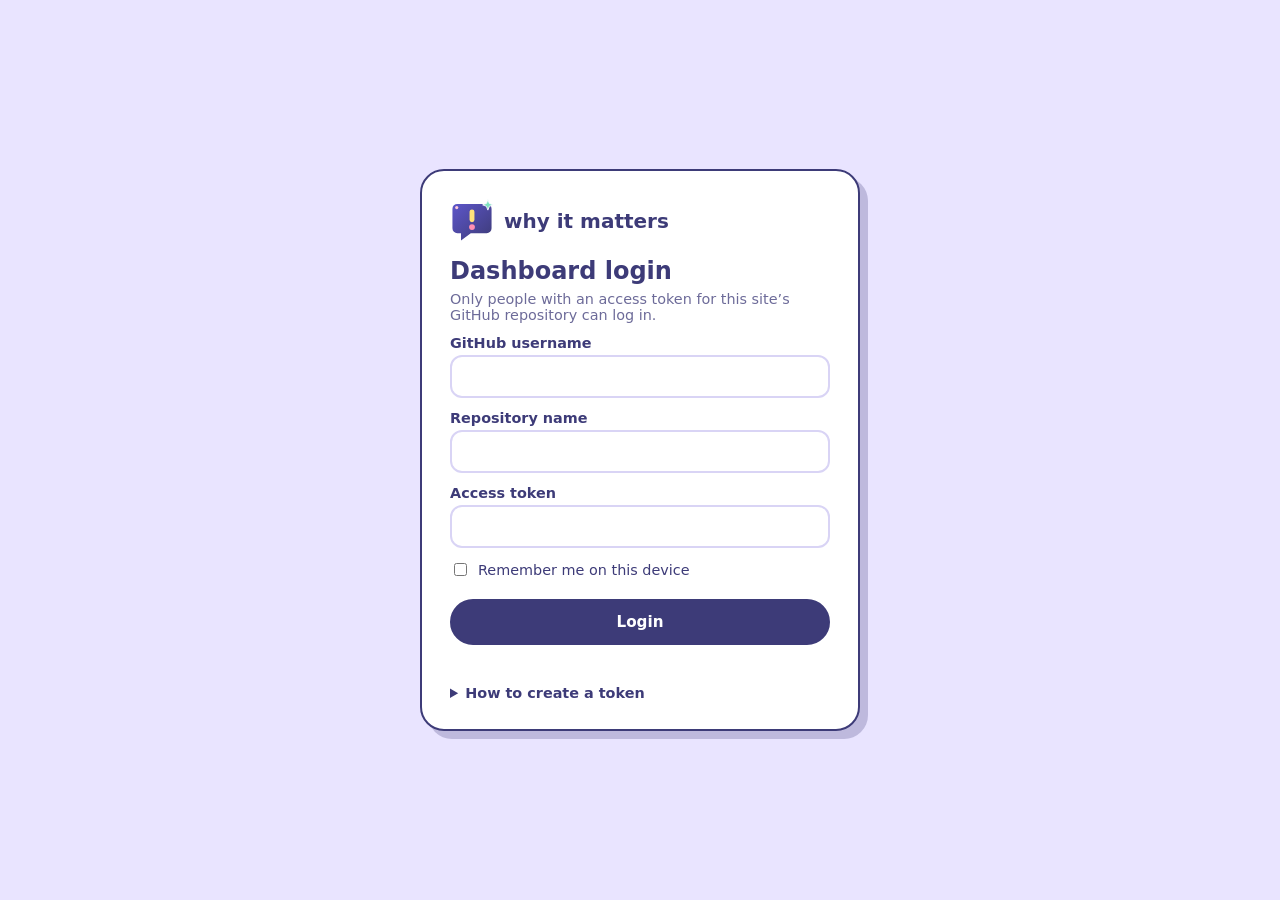
==== commit 002f193c: "Add files via upload" ====
--- a/dashboard/index.html
+++ b/dashboard/index.html
@@ -29,38 +29,38 @@
 .gbox{width:min(440px,100%);background:#fff;border:2px solid var(--ink);border-radius:24px;padding:28px;box-shadow:8px 8px 0 rgba(61,59,120,.25)}.gbox h1{color:var(--ink);font-size:1.5rem;margin:14px 0 6px}.gbox .logo{display:flex;align-items:center;gap:10px;font-weight:800;font-size:1.25rem;color:var(--ink)}.gbox .logo img{width:44px}
 .gbox button.pri{width:100%;margin-top:16px;padding:12px}.chk{display:flex;gap:8px;align-items:center;font-weight:400}.chk input{width:auto}#gerr{color:#c0446e;font-weight:700;font-size:.9rem;margin-top:10px;min-height:1.2em}.gbox details{margin-top:12px;font-size:.9rem;color:#4b4880}.gbox summary{cursor:pointer;font-weight:700;color:var(--ink)}.gbox ol{padding-left:18px}
 </style></head><body class="locked">
-<div id="gate" hidden><form class="gbox" id="gf"><div class="logo"><img src="../logo.svg" alt="">why it matters</div><h1>Dashboard login</h1><p class="hint">Sirf wahi login kar sakta hai jiske paas is site ke GitHub repo ka access token ho.</p>
+<div id="gate" hidden><form class="gbox" id="gf"><div class="logo"><img src="../logo.svg" alt="">why it matters</div><h1>Dashboard login</h1><p class="hint">Only people with an access token for this site’s GitHub repository can log in.</p>
 <label>GitHub username</label><input id="g_owner" autocomplete="username" required><label>Repository name</label><input id="g_repo" required><label>Access token</label><input id="g_token" type="password" autocomplete="current-password" required>
-<label class="chk"><input type="checkbox" id="g_rem"> Is device par yaad rakho</label><button class="pri" id="gb">Login</button><div id="gerr" role="alert"></div>
-<details><summary>Token kaise banayein?</summary><ol><li>GitHub &rarr; Settings &rarr; Developer settings &rarr; Personal access tokens &rarr; <b>Fine-grained tokens</b> &rarr; Generate new token.</li><li>Repository access: <b>Only select repositories</b> &rarr; apni site ka repo.</li><li>Permissions &rarr; Contents: <b>Read and write</b> (Actions: Read-only bhi de do, site status dikhane ke liye).</li><li>Token copy karke yahan paste karo. Ye sirf ek baar dikhta hai.</li></ol></details></form></div>
+<label class="chk"><input type="checkbox" id="g_rem"> Remember me on this device</label><button class="pri" id="gb">Login</button><div id="gerr" role="alert"></div>
+<details><summary>How to create a token</summary><ol><li>GitHub &rarr; Settings &rarr; Developer settings &rarr; Personal access tokens &rarr; <b>Fine-grained tokens</b> &rarr; Generate new token.</li><li>Repository access: <b>Only select repositories</b> &rarr; your site’s repository.</li><li>Permissions &rarr; Contents: <b>Read and write</b> (also give Actions: Read-only so the site status can be shown).</li><li>Copy the token and paste it here. GitHub shows it only once.</li></ol></details></form></div>
 <header><img src="../logo.svg" alt=""><b>why it matters · dashboard</b>
 <nav><button id="n-list" class="on">Articles</button> <button id="n-new">+ New article</button> <button id="n-set">Settings</button></nav><span class="sp"></span>
 <span id="st" class="hint" style="margin:0"></span> <a class="btn" href="../" target="_blank">Open live site</a> <button id="logout">Logout</button></header>
 <main>
-<section id="v-list"><h2>Articles</h2><div class="card"><table><thead><tr><th>Title</th><th>Category</th><th>Date</th><th>Status</th><th></th></tr></thead><tbody id="rows"></tbody></table><p class="hint" id="none" hidden>Abhi koi article nahi hai. “New article” se shuru karo.</p></div>
-<div class="card"><b>Site live kaise hoti hai?</b><p class="hint">Save karte hi article GitHub par save hota hai aur 1–2 minute mein site apne aap update ho jaati hai. Upar status dikhta rahega. Kuch upload nahi karna padta.</p></div></section>
+<section id="v-list"><h2>Articles</h2><div class="card"><table><thead><tr><th>Title</th><th>Category</th><th>Date</th><th>Status</th><th></th></tr></thead><tbody id="rows"></tbody></table><p class="hint" id="none" hidden>No articles yet. Click “New article” to get started.</p></div>
+<div class="card"><b>How does the site go live?</b><p class="hint">When you save, the article is stored on GitHub and the site updates automatically within 1–2 minutes. The status is shown at the top. You do not need to upload anything.</p></div></section>
 
 <section id="v-edit" hidden><h2 id="et">New article</h2>
-<div class="card"><p class="hint">Pehle se likha article hai? <button class="sm" id="imp">Paste article text</button> (heading, lists, FAQ aur SEO details apne aap fill ho jayenge)</p>
-<label>Title</label><input id="title"><div class="row"><div><label>Slug <small>(URL ka naam)</small></label><input id="slug"></div><div><label>Category</label><input id="cat" placeholder="e.g. Health"></div></div>
-<div class="row"><div><label>Date</label><input id="date" type="date"></div><div><label>Status</label><select id="status"><option value="published">Published</option><option value="draft">Draft (site par nahi dikhega)</option></select></div><div><label>Colour</label><select id="color"><option value="pink">Pink</option><option value="yellow">Yellow</option><option value="mint">Mint</option><option value="lavender">Lavender</option></select></div></div>
-<label>Short description <small>(card par aur article ke upar dikhta hai)</small></label><textarea id="exc" style="min-height:70px"></textarea></div>
-<div class="card"><b>Feature image</b><p class="hint">Card aur article ke top par dikhegi. Badi photos apne aap chhoti ho jaati hain.</p><input type="file" id="fimg" accept="image/*"><img id="fprev" class="prev" hidden>
+<div class="card"><p class="hint">Already have the article written? <button class="sm" id="imp">Paste article text</button> (headings, lists, FAQ and SEO details are filled in automatically)</p>
+<label>Title</label><input id="title"><div class="row"><div><label>Slug <small>(used in the web address)</small></label><input id="slug"></div><div><label>Category</label><input id="cat" placeholder="e.g. Health"></div></div>
+<div class="row"><div><label>Date</label><input id="date" type="date"></div><div><label>Status</label><select id="status"><option value="published">Published</option><option value="draft">Draft (not shown on the site)</option></select></div><div><label>Colour</label><select id="color"><option value="pink">Pink</option><option value="yellow">Yellow</option><option value="mint">Mint</option><option value="lavender">Lavender</option></select></div></div>
+<label>Short description <small>(shown on the card and at the top of the article)</small></label><textarea id="exc" style="min-height:70px"></textarea></div>
+<div class="card"><b>Feature image</b><p class="hint">Shown on the card and at the top of the article. Large photos are resized automatically.</p><input type="file" id="fimg" accept="image/*"><img id="fprev" class="prev" hidden>
 <div class="row"><div><label>Image description (alt)</label><input id="falt"></div><div><label>Caption <small>(optional)</small></label><input id="fcap"></div></div><button class="sm" id="frm" hidden>Remove image</button></div>
-<div class="card"><b>Article content</b><p class="hint">Blocks ko ↑ ↓ se upar-neeche karo. Image block daalkar article ke beech mein kahin bhi image laga sakte ho. Text mein **bold** aur [link](https://...) chalta hai.</p><div id="blocks"></div>
+<div class="card"><b>Article content</b><p class="hint">Use ↑ ↓ to move blocks up or down. Add an Image block to place an image anywhere inside the article. You can use **bold** and [link](https://...) in the text.</p><div id="blocks"></div>
 <div class="adds"><button class="sm" data-add="h2">+ Heading</button><button class="sm" data-add="p">+ Paragraph</button><button class="sm" data-add="ul">+ Bullet list</button><button class="sm" data-add="ol">+ Numbered list</button><button class="sm" data-add="img">+ Image</button></div></div>
 <div class="card"><b>FAQ <small>(optional)</small></b><div id="faq"></div><button class="sm" id="addfaq">+ Question</button></div>
-<div class="card"><b>Final takeaway <small>(optional, last mein bade box mein)</small></b><textarea id="take" style="min-height:70px"></textarea></div>
+<div class="card"><b>Final takeaway <small>(optional, shown in a large box at the end)</small></b><textarea id="take" style="min-height:70px"></textarea></div>
 <div class="bar"><button class="pri" id="save">Save &amp; update site</button><button id="cancel">Back to list</button><a id="vw" class="btn" target="_blank" hidden>View on site</a></div></section>
 
 <section id="v-set" hidden><h2>Site settings</h2><div class="card">
-<label>Contact email <small>(contact form yahin aayega)</small></label><input id="s_contact_email">
+<label>Contact email <small>(contact form messages are sent here)</small></label><input id="s_contact_email">
 <label>Home heading</label><input id="s_hero_title"><label>Home text</label><textarea id="s_hero_text" style="min-height:70px"></textarea>
 <label>Blog page text</label><textarea id="s_blog_intro" style="min-height:70px"></textarea>
 <label>About us – top line</label><textarea id="s_about_intro" style="min-height:70px"></textarea>
-<label>About us – content <small>(heading ke liye line ki shuruaat “# ” se karo; paragraphs ke beech khali line)</small></label><textarea id="s_about_text" style="min-height:220px"></textarea>
+<label>About us – content <small>(start a line with “# ” for a heading; leave a blank line between paragraphs)</small></label><textarea id="s_about_text" style="min-height:220px"></textarea>
 <p><button class="pri" id="saveset">Save settings</button></p></div></section></main>
-<dialog id="dlg"><b>Paste article text</b><p class="hint">Poora article yahan paste karo. Pehli line title hoti hai. Heading “# ” se ya alag short line se pehchani jaati hai.</p><textarea id="paste"></textarea><p><button class="pri" id="doimp">Fill the form</button> <button id="closeimp">Cancel</button></p></dialog>
+<dialog id="dlg"><b>Paste article text</b><p class="hint">Paste the full article here. The first line is the title. Headings are detected from lines starting with “# ” or from short lines on their own.</p><textarea id="paste"></textarea><p><button class="pri" id="doimp">Fill the form</button> <button id="closeimp">Cancel</button></p></dialog>
 <div id="toast"></div>
 <script>
 const $=s=>document.querySelector(s);let cur=null,old='',blocks=[],faq=[],img={src:'',alt:'',caption:''};
@@ -69,14 +69,14 @@
 const pv=s=>localPrev[s]||'../'+s;
 const b64=s=>btoa(unescape(encodeURIComponent(s)));
 async function gh(path,opt={}){const r=await fetch(GH+'/repos/'+cfg.owner+'/'+cfg.repo+path,{...opt,cache:'no-store',headers:{Authorization:'Bearer '+cfg.token,Accept:'application/vnd.github+json',...(opt.headers||{})}});
-if(r.status===401){if(cfg.ok)logout(true);throw new Error('Token galat ya expire ho gaya. Naya token banao.')}
+if(r.status===401){if(cfg.ok)logout(true);throw new Error('The token is invalid or has expired. Please create a new token.')}
 if(r.status===204)return {};const j=await r.json().catch(()=>({}));
-if(!r.ok)throw new Error(r.status===409||/does not match/.test(j.message||'')?'Conflict: file kisi aur ne badal di. Page refresh karke dobara try karo.':r.status===403?'GitHub ne mana kar diya (token ko Contents: Read and write permission chahiye).':(j.message||'GitHub error '+r.status));return j}
+if(!r.ok)throw new Error(r.status===409||/does not match/.test(j.message||'')?'Conflict: the file was changed by someone else. Refresh the page and try again.':r.status===403?'GitHub refused the request (the token needs Contents: Read and write permission).':(j.message||'GitHub error '+r.status));return j}
 const put=(path,content,msg,sha)=>gh('/contents/'+path,{method:'PUT',body:JSON.stringify({message:msg,content,branch:cfg.branch,...(sha?{sha}:{})})});
 const del=(path,sha,msg)=>gh('/contents/'+path,{method:'DELETE',body:JSON.stringify({message:msg,sha,branch:cfg.branch})});
 async function getFile(path){try{const j=await gh('/contents/'+path+'?ref='+encodeURIComponent(cfg.branch));return {text:decodeURIComponent(escape(atob(j.content.replace(/\n/g,'')))),sha:j.sha}}catch(e){if(/Not Found/i.test(e.message))return null;throw e}}
 function normalize(a){const S=x=>x==null?'':String(x),s=S(a.slug).trim().toLowerCase();
-if(!/^[a-z0-9][a-z0-9-]{0,80}$/.test(s))throw new Error('Slug sirf small letters, numbers aur - se banta hai.');if(!S(a.title).trim())throw new Error('Title zaroori hai.');
+if(!/^[a-z0-9][a-z0-9-]{0,80}$/.test(s))throw new Error('The slug can only contain lowercase letters, numbers and hyphens.');if(!S(a.title).trim())throw new Error('A title is required.');
 return {slug:s,title:S(a.title).trim(),category:S(a.category).trim(),excerpt:S(a.excerpt).trim(),date:/^\d{4}-\d\d-\d\d$/.test(a.date)?a.date:new Date().toISOString().slice(0,10),status:a.status==='draft'?'draft':'published',color:COL.includes(a.color)?a.color:'pink',image:S(a.image),image_alt:S(a.image_alt),image_caption:S(a.image_caption),
 blocks:(a.blocks||[]).map(b=>b.t==='h2'||b.t==='p'?{t:b.t,text:S(b.text)}:b.t==='ul'||b.t==='ol'?{t:b.t,items:(b.items||[]).map(S).filter(x=>x.trim())}:b.t==='img'?{t:'img',src:S(b.src),alt:S(b.alt),caption:S(b.caption)}:null).filter(Boolean),
 faq:(a.faq||[]).filter(f=>S(f.q).trim()).map(f=>({q:S(f.q).trim(),a:S(f.a).trim()})),takeaway:S(a.takeaway).trim()}}
@@ -99,16 +99,16 @@
 else if(low.startsWith('final thoughts')||low.startsWith('conclusion')){a.blocks.push({t:'h2',text:'Final thoughts'});if(bs.length>1){a.blocks.push(...toBlocks(bs.slice(0,-1)));a.takeaway=bs[bs.length-1]}else a.takeaway=bs[0]||'';if(a.blocks[a.blocks.length-1].t==='h2')a.blocks.pop()}
 else{if(head)a.blocks.push({t:'h2',text:head});a.blocks.push(...toBlocks(bs))}}
 return a}
-let wt;function watch(){clearTimeout(wt);const el=$('#st'),t0=Date.now()-3000;el.textContent='Site update ho rahi hai…';let n=0;
+let wt;function watch(){clearTimeout(wt);const el=$('#st'),t0=Date.now()-3000;el.textContent='Updating the site…';let n=0;
 const tick=async()=>{try{const j=await gh('/actions/runs?per_page=1&branch='+encodeURIComponent(cfg.branch));const r=j.workflow_runs&&j.workflow_runs[0];
-if(r&&new Date(r.created_at).getTime()>=t0&&r.status==='completed'){el.textContent=r.conclusion==='success'?'✓ Site live hai':'⚠ Build fail hua (GitHub > Actions dekho)';return}}catch(e){el.textContent='Site 1–2 minute mein update hogi';return}
-if(++n<40)wt=setTimeout(tick,5000);else el.textContent='Site 1–2 minute mein update hogi'};wt=setTimeout(tick,6000)}
+if(r&&new Date(r.created_at).getTime()>=t0&&r.status==='completed'){el.textContent=r.conclusion==='success'?'✓ Site is live':'⚠ Build failed (check GitHub > Actions)';return}}catch(e){el.textContent='The site will update in 1–2 minutes';return}
+if(++n<40)wt=setTimeout(tick,5000);else el.textContent='The site will update in 1–2 minutes'};wt=setTimeout(tick,6000)}
 async function api(p,d){
 if(p==='/api/articles'){let l=[];try{l=await gh('/contents/data/articles?ref='+encodeURIComponent(cfg.branch))}catch(e){if(!/Not Found/i.test(e.message))throw e}
 const arts=(await Promise.all(l.filter(f=>f.name.endsWith('.json')).map(async f=>{const x=await getFile(f.path);try{return JSON.parse(x.text)}catch(e){return null}}))).filter(Boolean);
 return arts.sort((a,b)=>((b.date||'')+b.slug).localeCompare((a.date||'')+a.slug))}
 if(p==='/api/article'){const a=normalize(d.article),o=d.old_slug,path='data/articles/'+a.slug+'.json',ex=await getFile(path);
-if(a.slug!==o&&ex)throw new Error('Is slug ka article pehle se hai.');
+if(a.slug!==o&&ex)throw new Error('An article with this slug already exists.');
 await put(path,b64(JSON.stringify(a,null,2)),'Article: '+a.title,ex?ex.sha:undefined);
 if(o&&o!==a.slug){const old=await getFile('data/articles/'+o+'.json');if(old)await del('data/articles/'+o+'.json',old.sha,'Rename article')}
 watch();return {ok:true,slug:a.slug}}
@@ -117,14 +117,14 @@
 if(p==='/api/settings'){const f=await getFile('data/settings.json'),o={};for(const k in DEF)o[k]=String(d[k]==null?DEF[k]:d[k]);await put('data/settings.json',b64(JSON.stringify(o,null,2)),'Update settings',f?f.sha:undefined);watch();return {ok:true}}
 if(p==='/api/parse')return parseText(d.text||'');
 if(p==='/api/upload'){const ext={'image/png':'png','image/jpeg':'jpg','image/webp':'webp','image/gif':'gif','image/svg+xml':'svg'},m=/^data:([\w\/+.-]+);base64,(.+)$/.exec(d.data||'');
-if(!m||!ext[m[1]])throw new Error('Sirf png, jpg, webp, gif ya svg image allowed hai.');if(m[2].length>11e6)throw new Error('Image 8 MB se badi hai.');
+if(!m||!ext[m[1]])throw new Error('Only PNG, JPG, WebP, GIF or SVG images are allowed.');if(m[2].length>11e6)throw new Error('The image is larger than 8 MB.');
 const base=(String(d.name||'image').replace(/\.[^.]*$/,'').toLowerCase().replace(/[^a-z0-9-]+/g,'-').replace(/^-+|-+$/g,'').slice(0,40))||'image',fn=base+'-'+Math.floor(Date.now()/1000)+'.'+ext[m[1]];
 await put('public/images/posts/'+fn,m[2],'Upload image '+fn);localPrev['images/posts/'+fn]=d.data;return {path:'images/posts/'+fn}}
 throw new Error('Unknown action')}
 function store(remember){(remember?localStorage:sessionStorage).setItem('wim_gh',JSON.stringify({owner:cfg.owner,repo:cfg.repo,token:cfg.token,branch:cfg.branch}))}
 function logout(reload){localStorage.removeItem('wim_gh');sessionStorage.removeItem('wim_gh');if(reload!==false)location.reload()}
-async function verify(){cfg.ok=false;let j;try{j=await gh('')}catch(e){throw new Error(/Not Found/i.test(e.message)?'Repo nahi mila, ya is token ko is repo ka access nahi hai. Username aur repo ka naam check karo.':e.message)}
-if(j.permissions&&!j.permissions.push)throw new Error('Is token ko is repo mein likhne ki permission nahi hai (Contents: Read and write chahiye).');cfg.ok=true;return j}
+async function verify(){cfg.ok=false;let j;try{j=await gh('')}catch(e){throw new Error(/Not Found/i.test(e.message)?'Repository not found, or the token has no access to it. Check the username and repository name.':e.message)}
+if(j.permissions&&!j.permissions.push)throw new Error('This token cannot write to the repository (Contents: Read and write is required).');cfg.ok=true;return j}
 function start(){document.body.classList.remove('locked');$('#gate').hidden=true;list()}
 //GH_LAYER_END
 
@@ -149,7 +149,7 @@
 else if(b.t==='p'){f=document.createElement('textarea');f.value=b.text;f.oninput=()=>b.text=f.value;d.append(f)}
 else if(b.t==='img'){d.insertAdjacentHTML('beforeend',`<input type="file" accept="image/*">${b.src?`<img class="prev" src="${esc(pv(b.src))}">`:''}<label>Alt text</label><input data-k="alt" value="${esc(b.alt)}"><label>Caption (optional)</label><input data-k="caption" value="${esc(b.caption)}">`);
 d.querySelector('[type=file]').onchange=async e=>{try{b.src=await upload(e.target.files[0]);rb()}catch(x){toast(x.message,1)}};d.querySelectorAll('[data-k]').forEach(x=>x.oninput=()=>b[x.dataset.k]=x.value)}
-else{f=document.createElement('textarea');f.placeholder='Ek line = ek point';f.value=b.items.join('\n');f.oninput=()=>b.items=f.value.split('\n').filter(x=>x.trim());d.append(f)}
+else{f=document.createElement('textarea');f.placeholder='One line = one item';f.value=b.items.join('\n');f.oninput=()=>b.items=f.value.split('\n').filter(x=>x.trim());d.append(f)}
 d.querySelectorAll('[data-m]').forEach(x=>x.onclick=()=>{const j=i+ +x.dataset.m;if(j<0||j>=blocks.length)return;[blocks[i],blocks[j]]=[blocks[j],blocks[i]];rb()});
 d.querySelector('[data-x]').onclick=()=>{blocks.splice(i,1);rb()};el.append(d)})}
 function rf(){const el=$('#faq');el.innerHTML='';faq.forEach((q,i)=>{const d=document.createElement('div');d.className='blk';
@@ -160,16 +160,16 @@
 document.querySelectorAll('[data-add]').forEach(b=>b.onclick=()=>{const t=b.dataset.add;blocks.push(t==='img'?{t,src:'',alt:'',caption:''}:t==='ul'||t==='ol'?{t,items:[]}:{t,text:''});rb()});
 $('#addfaq').onclick=()=>{faq.push({q:'',a:''});rf()};
 $('#save').onclick=async()=>{const a={slug:$('#slug').value.trim()||slugify($('#title').value),title:$('#title').value,category:$('#cat').value,excerpt:$('#exc').value,date:$('#date').value,status:$('#status').value,color:$('#color').value,takeaway:$('#take').value,image:img.src,image_alt:$('#falt').value,image_caption:$('#fcap').value,blocks,faq};
-try{const r=await api('/api/article',{article:a,old_slug:old});old=r.slug;$('#vw').hidden=false;$('#vw').href='../#'+r.slug;$('#et').textContent='Edit article';toast('Saved! Site 1–2 minute mein live ho jayegi.')}catch(x){toast(x.message,1)}};
+try{const r=await api('/api/article',{article:a,old_slug:old});old=r.slug;$('#vw').hidden=false;$('#vw').href='../#'+r.slug;$('#et').textContent='Edit article';toast('Saved! The site will be live in 1–2 minutes.')}catch(x){toast(x.message,1)}};
 $('#cancel').onclick=list;$('#n-list').onclick=list;$('#n-new').onclick=()=>edit();
 $('#rows').onclick=async e=>{const b=e.target.closest('button');if(!b)return;if(b.dataset.e)edit(window._a.find(x=>x.slug===b.dataset.e));
-if(b.dataset.d&&confirm('Ye article delete karna hai? Ye wapas nahi aayega.')){await api('/api/delete',{slug:b.dataset.d});toast('Deleted.');list()}};
+if(b.dataset.d&&confirm('Delete this article? This cannot be undone.')){await api('/api/delete',{slug:b.dataset.d});toast('Deleted.');list()}};
 $('#imp').onclick=()=>$('#dlg').showModal();$('#closeimp').onclick=()=>$('#dlg').close();
 $('#doimp').onclick=async()=>{try{const a=await api('/api/parse',{text:$('#paste').value});$('#dlg').close();const keep=cur||{};
-$('#title').value=a.title;if(!old)$('#slug').value=a.slug||slugify(a.title);if(a.category)$('#cat').value=a.category;$('#exc').value=a.excerpt;$('#take').value=a.takeaway;blocks=a.blocks;faq=a.faq;rb();rf();toast('Form fill ho gaya. Ek baar check karke Save karo.')}catch(x){toast(x.message,1)}};
+$('#title').value=a.title;if(!old)$('#slug').value=a.slug||slugify(a.title);if(a.category)$('#cat').value=a.category;$('#exc').value=a.excerpt;$('#take').value=a.takeaway;blocks=a.blocks;faq=a.faq;rb();rf();toast('The form has been filled in. Please review it and then click Save.')}catch(x){toast(x.message,1)}};
 const SK=['contact_email','hero_title','hero_text','blog_intro','about_intro','about_text'];
 $('#n-set').onclick=async()=>{const s=await api('/api/settings');SK.forEach(k=>$('#s_'+k).value=s[k]);show('set')};
-$('#saveset').onclick=async()=>{const d={};SK.forEach(k=>d[k]=$('#s_'+k).value);try{await api('/api/settings',d);toast('Settings save ho gayi.')}catch(x){toast(x.message,1)}};
+$('#saveset').onclick=async()=>{const d={};SK.forEach(k=>d[k]=$('#s_'+k).value);try{await api('/api/settings',d);toast('Settings saved.')}catch(x){toast(x.message,1)}};
 $('#logout').onclick=()=>logout(true);
 $('#gf').onsubmit=async e=>{e.preventDefault();$('#gerr').textContent='';$('#gb').disabled=true;cfg={owner:$('#g_owner').value.trim(),repo:$('#g_repo').value.trim(),token:$('#g_token').value.trim(),branch:'main'};
 try{const j=await verify();cfg.branch=j.default_branch||'main';store($('#g_rem').checked);$('#g_token').value='';start()}catch(x){cfg=null;$('#gerr').textContent=x.message}$('#gb').disabled=false};
